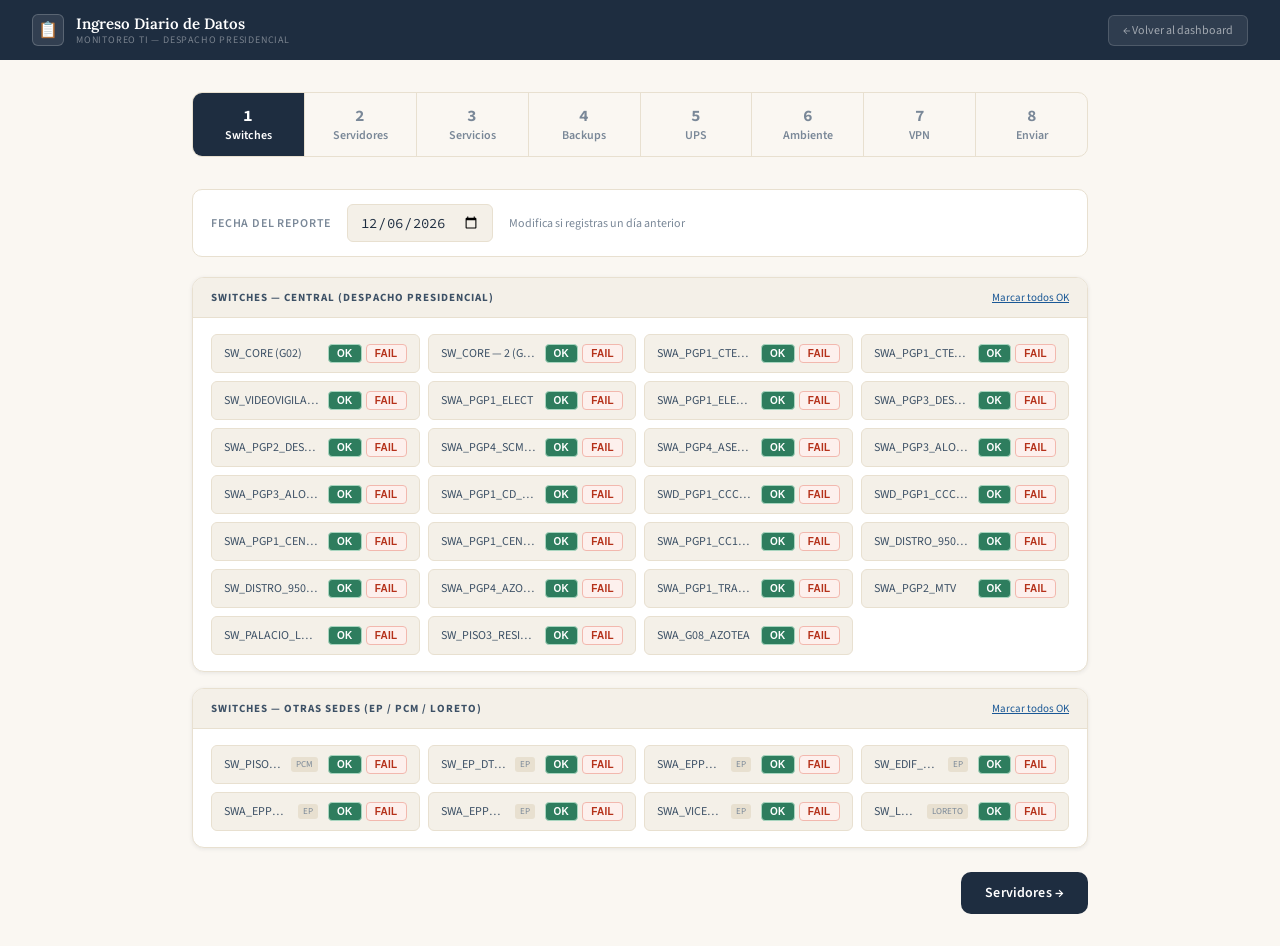
==== frontend/ingresar.html @ 231e70a5 "primera subida de proy" ====
<!DOCTYPE html>
<html lang="es">
<head>
<meta charset="UTF-8">
<meta name="viewport" content="width=device-width, initial-scale=1.0">
<title>Ingreso Diario — Monitoreo TI</title>
<link href="https://fonts.googleapis.com/css2?family=Lora:wght@500;600&family=Source+Sans+3:wght@400;500;600&family=Source+Code+Pro:wght@400;500&display=swap" rel="stylesheet">
<style>
:root {
  --cream:#faf7f2; --ivory:#f4f0e8; --parchment:#e8e0d0;
  --navy:#1e2d40; --slate:#3d5166; --stone:#7a8898;
  --ok:#2e7d5e; --ok-bg:#edf7f2; --ok-bd:#a8d5bf;
  --fail:#b5311a; --fail-bg:#fdf0ed; --fail-bd:#f2b8ae;
  --warn:#9a5c00; --warn-bg:#fef9ec; --warn-bd:#f7d98a;
  --acc:#7c3220; --acc-lt:#f9ede9; --acc-bd:#dba090;
  --rr:6px; --rm:10px;
  --sh:0 1px 4px rgba(30,45,64,.09);
}
*,*::before,*::after{box-sizing:border-box;margin:0;padding:0}
body{background:var(--cream);color:var(--navy);font-family:'Source Sans 3',sans-serif;font-size:15px;min-height:100vh}

/* Header */
.hdr{background:var(--navy);padding:0 2rem;height:60px;display:flex;align-items:center;justify-content:space-between;position:sticky;top:0;z-index:100}
.hdr-l{display:flex;align-items:center;gap:12px}
.emb{width:32px;height:32px;background:rgba(255,255,255,.09);border:1px solid rgba(255,255,255,.2);border-radius:var(--rr);display:flex;align-items:center;justify-content:center;font-size:16px}
.h-title{font-family:'Lora',serif;font-size:15px;font-weight:600;color:#fff}
.h-sub{font-size:10px;color:rgba(255,255,255,.4);text-transform:uppercase;letter-spacing:.08em}
.back-btn{font-size:12px;color:rgba(255,255,255,.55);background:rgba(255,255,255,.08);border:1px solid rgba(255,255,255,.15);padding:6px 14px;border-radius:var(--rr);text-decoration:none;transition:opacity .15s}
.back-btn:hover{opacity:.7}

/* Layout */
.wrap{max-width:960px;margin:0 auto;padding:2rem}

/* Progress steps */
.steps{display:flex;align-items:center;gap:0;margin-bottom:2rem;background:var(--white);border:1px solid var(--parchment);border-radius:var(--rm);padding:0;overflow:hidden}
.step{flex:1;padding:12px 16px;text-align:center;font-size:12px;font-weight:600;color:var(--stone);cursor:pointer;border-right:1px solid var(--parchment);transition:all .2s;position:relative}
.step:last-child{border-right:none}
.step.active{background:var(--navy);color:#fff}
.step.done{background:var(--ok-bg);color:var(--ok)}
.step-num{display:block;font-family:'Source Code Pro',monospace;font-size:16px;font-weight:700;margin-bottom:2px}

/* Sections */
.section{display:none}
.section.active{display:block}

/* Card */
.card{background:#fff;border:1px solid var(--parchment);border-radius:12px;box-shadow:var(--sh);overflow:hidden;margin-bottom:16px}
.ch{padding:12px 18px;background:var(--ivory);border-bottom:1px solid var(--parchment);display:flex;align-items:center;justify-content:space-between}
.ct{font-size:11px;font-weight:700;color:var(--slate);text-transform:uppercase;letter-spacing:.09em}
.cb{padding:16px 18px}

/* Fecha bar */
.fecha-bar{background:#fff;border:1px solid var(--parchment);border-radius:var(--rm);padding:14px 18px;margin-bottom:20px;display:flex;align-items:center;gap:16px;flex-wrap:wrap}
.fecha-bar label{font-size:12px;font-weight:600;color:var(--stone);text-transform:uppercase;letter-spacing:.07em}
input[type="date"]{font-family:'Source Code Pro',monospace;font-size:14px;color:var(--navy);border:1px solid var(--parchment);background:var(--ivory);padding:8px 12px;border-radius:var(--rr);outline:none}
input[type="date"]:focus{border-color:var(--slate)}

/* Grid de toggle buttons */
.tgrid{display:grid;grid-template-columns:repeat(auto-fill,minmax(200px,1fr));gap:8px}
.ti{display:flex;align-items:center;gap:10px;padding:9px 12px;border-radius:var(--rr);border:1px solid var(--parchment);background:var(--ivory);cursor:pointer;transition:all .15s}
.ti:hover{border-color:var(--sand)}
.ti-name{flex:1;font-size:12px;color:var(--slate);overflow:hidden;text-overflow:ellipsis;white-space:nowrap}
.ti-badge{font-size:9px;color:var(--stone);background:var(--parchment);padding:1px 5px;border-radius:3px;flex-shrink:0}
.ti-toggle{display:flex;gap:4px;flex-shrink:0}
.tog{border:none;cursor:pointer;font-size:10px;font-weight:700;padding:3px 8px;border-radius:4px;transition:all .15s;letter-spacing:.03em}
.tog.ok{background:var(--ok-bg);color:var(--ok);border:1px solid var(--ok-bd)}
.tog.fail{background:var(--fail-bg);color:var(--fail);border:1px solid var(--fail-bd)}
.tog.ok.sel{background:var(--ok);color:#fff}
.tog.fail.sel{background:var(--fail);color:#fff}

/* Inputs numéricos */
.num-row{display:grid;grid-template-columns:1fr 1fr;gap:12px;margin-bottom:12px}
.num-group label{display:block;font-size:11px;color:var(--stone);text-transform:uppercase;letter-spacing:.07em;margin-bottom:5px}
.num-group input{width:100%;font-family:'Source Code Pro',monospace;font-size:18px;font-weight:600;color:var(--navy);border:1px solid var(--parchment);background:var(--ivory);padding:10px 12px;border-radius:var(--rr);outline:none;text-align:center}
.num-group input:focus{border-color:var(--slate)}

/* UPS especial */
.ups-grid{display:grid;gap:8px}
.ups-row{display:flex;align-items:center;gap:12px;padding:10px 14px;border:1px solid var(--parchment);border-radius:var(--rr);background:var(--ivory)}
.ups-name{flex:1;font-size:13px;color:var(--slate)}
.ups-obs{flex:2}
.ups-obs input{width:100%;font-size:12px;border:1px solid var(--parchment);background:#fff;padding:6px 10px;border-radius:var(--rr);outline:none;color:var(--slate)}
.ups-obs input:focus{border-color:var(--slate)}
select.tog-sel{border:1px solid var(--parchment);background:var(--ivory);padding:4px 10px;border-radius:var(--rr);font-size:12px;font-weight:600;color:var(--slate);outline:none;cursor:pointer}
select.tog-sel.ok-sel{background:var(--ok-bg);color:var(--ok);border-color:var(--ok-bd)}
select.tog-sel.warn-sel{background:var(--warn-bg);color:var(--warn);border-color:var(--warn-bd)}
select.tog-sel.fail-sel{background:var(--fail-bg);color:var(--fail);border-color:var(--fail-bd)}

/* Ambiente */
.amb-grid{display:grid;grid-template-columns:1fr 1fr;gap:16px}
.amb-field label{display:block;font-size:11px;color:var(--stone);text-transform:uppercase;letter-spacing:.07em;margin-bottom:6px}
.amb-field input{width:100%;font-family:'Source Code Pro',monospace;font-size:24px;font-weight:700;color:var(--navy);border:1px solid var(--parchment);background:var(--ivory);padding:12px 16px;border-radius:var(--rr);outline:none;text-align:center}
.amb-field input:focus{border-color:var(--slate)}
.unit{font-size:13px;color:var(--stone);margin-left:4px}

/* VPN */
.vpn-row{display:grid;grid-template-columns:1fr 1fr 1fr;gap:12px}
.vpn-field label{display:block;font-size:11px;color:var(--stone);text-transform:uppercase;letter-spacing:.07em;margin-bottom:6px}
.vpn-field input, .vpn-field select{width:100%;font-size:14px;border:1px solid var(--parchment);background:var(--ivory);padding:9px 12px;border-radius:var(--rr);outline:none;color:var(--navy)}
.vpn-field input:focus, .vpn-field select:focus{border-color:var(--slate)}

/* Textarea */
textarea{width:100%;border:1px solid var(--parchment);background:var(--ivory);padding:10px 14px;border-radius:var(--rr);font-family:'Source Sans 3',sans-serif;font-size:13px;color:var(--slate);resize:vertical;outline:none;min-height:80px}
textarea:focus{border-color:var(--slate)}

/* Navigation buttons */
.nav-btns{display:flex;justify-content:space-between;align-items:center;margin-top:24px}
.btn{display:inline-flex;align-items:center;gap:8px;padding:11px 24px;border-radius:var(--rm);font-family:'Source Sans 3',sans-serif;font-size:14px;font-weight:600;cursor:pointer;border:none;transition:all .18s;letter-spacing:.01em}
.btn-prev{background:var(--ivory);color:var(--slate);border:1px solid var(--parchment)}
.btn-prev:hover{background:var(--parchment)}
.btn-next{background:var(--navy);color:#fff}
.btn-next:hover{background:var(--slate)}
.btn-save{background:var(--ok);color:#fff;font-size:15px;padding:13px 32px}
.btn-save:hover{background:#235f48}
.btn-save:disabled{background:var(--stone);cursor:not-allowed}

/* Toast */
.toast{position:fixed;bottom:24px;right:24px;z-index:999;padding:14px 20px;border-radius:var(--rm);font-size:13px;font-weight:600;display:flex;align-items:center;gap:10px;box-shadow:0 4px 20px rgba(0,0,0,.15);transform:translateY(80px);opacity:0;transition:all .3s}
.toast.show{transform:translateY(0);opacity:1}
.toast.ok{background:var(--ok);color:#fff}
.toast.error{background:var(--fail);color:#fff}

/* Select all */
.sel-all{font-size:11px;color:var(--info,#1a5896);cursor:pointer;text-decoration:underline;padding:0;background:none;border:none;font-family:inherit}

/* Summary */
.summary-grid{display:grid;grid-template-columns:repeat(3,1fr);gap:12px;margin-bottom:16px}
.sum-card{background:var(--ivory);border:1px solid var(--parchment);border-radius:var(--rm);padding:14px;text-align:center}
.sum-n{font-family:'Lora',serif;font-size:32px;font-weight:700;line-height:1}
.sum-l{font-size:11px;color:var(--stone);margin-top:4px;text-transform:uppercase;letter-spacing:.06em}
.sum-ok{color:var(--ok)}.sum-warn{color:var(--warn)}.sum-fail{color:var(--fail)}
</style>
</head>
<body>

<header class="hdr">
  <div class="hdr-l">
    <div class="emb">📋</div>
    <div>
      <div class="h-title">Ingreso Diario de Datos</div>
      <div class="h-sub">Monitoreo TI — Despacho Presidencial</div>
    </div>
  </div>
  <a href="index.html" class="back-btn">← Volver al dashboard</a>
</header>

<div class="wrap">

  <!-- Steps -->
  <div class="steps" id="steps">
    <div class="step active" onclick="goStep(0)"><span class="step-num">1</span>Switches</div>
    <div class="step" onclick="goStep(1)"><span class="step-num">2</span>Servidores</div>
    <div class="step" onclick="goStep(2)"><span class="step-num">3</span>Servicios</div>
    <div class="step" onclick="goStep(3)"><span class="step-num">4</span>Backups</div>
    <div class="step" onclick="goStep(4)"><span class="step-num">5</span>UPS</div>
    <div class="step" onclick="goStep(5)"><span class="step-num">6</span>Ambiente</div>
    <div class="step" onclick="goStep(6)"><span class="step-num">7</span>VPN</div>
    <div class="step" onclick="goStep(7)"><span class="step-num">8</span>Enviar</div>
  </div>

  <!-- Fecha global -->
  <div class="fecha-bar">
    <label>Fecha del reporte</label>
    <input type="date" id="gFecha">
    <span style="font-size:12px;color:var(--stone)">Modifica si registras un día anterior</span>
  </div>

  <!-- ── STEP 0: SWITCHES ─────────────────────────────────────────────────── -->
  <div class="section active" id="sec-0">
    <div class="card">
      <div class="ch">
        <span class="ct">Switches — Central (Despacho Presidencial)</span>
        <button class="sel-all" onclick="setAll('sw-central','ok')">Marcar todos OK</button>
      </div>
      <div class="cb"><div class="tgrid" id="sw-central"></div></div>
    </div>
    <div class="card">
      <div class="ch">
        <span class="ct">Switches — Otras sedes (EP / PCM / Loreto)</span>
        <button class="sel-all" onclick="setAll('sw-sedes','ok')">Marcar todos OK</button>
      </div>
      <div class="cb"><div class="tgrid" id="sw-sedes"></div></div>
    </div>
    <div class="nav-btns">
      <span></span>
      <button class="btn btn-next" onclick="goStep(1)">Servidores →</button>
    </div>
  </div>

  <!-- ── STEP 1: SERVIDORES ──────────────────────────────────────────────── -->
  <div class="section" id="sec-1">
    <div class="card">
      <div class="ch">
        <span class="ct">Servidores Windows (25)</span>
        <button class="sel-all" onclick="setAll('srv-win','ok')">Marcar todos OK</button>
      </div>
      <div class="cb"><div class="tgrid" id="srv-win"></div></div>
    </div>
    <div class="card">
      <div class="ch">
        <span class="ct">Servidores Linux (17)</span>
        <button class="sel-all" onclick="setAll('srv-lin','ok')">Marcar todos OK</button>
      </div>
      <div class="cb"><div class="tgrid" id="srv-lin"></div></div>
    </div>
    <div class="nav-btns">
      <button class="btn btn-prev" onclick="goStep(0)">← Switches</button>
      <button class="btn btn-next" onclick="goStep(2)">Servicios →</button>
    </div>
  </div>

  <!-- ── STEP 2: SERVICIOS ───────────────────────────────────────────────── -->
  <div class="section" id="sec-2">
    <div class="card">
      <div class="ch">
        <span class="ct">Servicios web (16)</span>
        <button class="sel-all" onclick="setAll('svc-all','ok')">Marcar todos OK</button>
      </div>
      <div class="cb"><div class="tgrid" id="svc-all"></div></div>
    </div>
    <div class="nav-btns">
      <button class="btn btn-prev" onclick="goStep(1)">← Servidores</button>
      <button class="btn btn-next" onclick="goStep(3)">Backups →</button>
    </div>
  </div>

  <!-- ── STEP 3: BACKUPS ─────────────────────────────────────────────────── -->
  <div class="section" id="sec-3">
    <div class="card">
      <div class="ch"><span class="ct">Arcserve UDP</span></div>
      <div class="cb">
        <div class="num-row">
          <div class="num-group">
            <label>Backups exitosos</label>
            <input type="number" id="arc-ok" value="44" min="0" max="44">
          </div>
          <div class="num-group">
            <label>Total esperado</label>
            <input type="number" id="arc-tot" value="44" min="1" max="200">
          </div>
        </div>
      </div>
    </div>
    <div class="card">
      <div class="ch"><span class="ct">Oracle DBA</span></div>
      <div class="cb">
        <div class="num-row">
          <div class="num-group">
            <label>Backups exitosos</label>
            <input type="number" id="ora-ok" value="25" min="0" max="100">
          </div>
          <div class="num-group">
            <label>Total esperado</label>
            <input type="number" id="ora-tot" value="25" min="1" max="100">
          </div>
        </div>
        <div>
          <label style="font-size:11px;color:var(--stone);text-transform:uppercase;letter-spacing:.07em;display:block;margin-bottom:6px">Observaciones</label>
          <textarea id="bk-obs" placeholder="Sin observaciones…"></textarea>
        </div>
      </div>
    </div>
    <div class="nav-btns">
      <button class="btn btn-prev" onclick="goStep(2)">← Servicios</button>
      <button class="btn btn-next" onclick="goStep(4)">UPS →</button>
    </div>
  </div>

  <!-- ── STEP 4: UPS ─────────────────────────────────────────────────────── -->
  <div class="section" id="sec-4">
    <div class="card">
      <div class="ch">
        <span class="ct">UPS — 11 grupos</span>
        <button class="sel-all" onclick="setAllUPS('ok')">Marcar todos OK</button>
      </div>
      <div class="cb"><div class="ups-grid" id="ups-list"></div></div>
    </div>
    <div class="nav-btns">
      <button class="btn btn-prev" onclick="goStep(3)">← Backups</button>
      <button class="btn btn-next" onclick="goStep(5)">Ambiente →</button>
    </div>
  </div>

  <!-- ── STEP 5: AMBIENTE ────────────────────────────────────────────────── -->
  <div class="section" id="sec-5">
    <div class="card">
      <div class="ch"><span class="ct">Centro de Datos — Temperatura & Humedad</span></div>
      <div class="cb">
        <div class="amb-grid">
          <div class="amb-field">
            <label>Temperatura <span class="unit">ºC</span></label>
            <input type="number" id="amb-temp" step="0.01" value="20.80" min="15" max="35">
          </div>
          <div class="amb-field">
            <label>Humedad <span class="unit">%</span></label>
            <input type="number" id="amb-hum" step="0.01" value="59.20" min="30" max="80">
          </div>
        </div>
      </div>
    </div>
    <div class="nav-btns">
      <button class="btn btn-prev" onclick="goStep(4)">← UPS</button>
      <button class="btn btn-next" onclick="goStep(6)">VPN →</button>
    </div>
  </div>

  <!-- ── STEP 6: VPN ─────────────────────────────────────────────────────── -->
  <div class="section" id="sec-6">
    <div class="card">
      <div class="ch"><span class="ct">Verificación VPN diaria</span></div>
      <div class="cb">
        <div class="vpn-row">
          <div class="vpn-field">
            <label>Hora de conexión</label>
            <input type="text" id="vpn-hora" placeholder="09:15 a.m." value="">
          </div>
          <div class="vpn-field">
            <label>Estado</label>
            <select id="vpn-estado">
              <option value="operativo">✓ Operativo</option>
              <option value="falla">✗ Falla</option>
              <option value="no_verificado">— No verificado</option>
            </select>
          </div>
          <div class="vpn-field">
            <label>Proveedor</label>
            <input type="text" id="vpn-prov" value="Telefónica">
          </div>
        </div>
        <div style="margin-top:12px">
          <div class="vpn-field">
            <label>Dispositivo</label>
            <input type="text" id="vpn-disp" value="PC HP408">
          </div>
        </div>
      </div>
    </div>
    <div class="nav-btns">
      <button class="btn btn-prev" onclick="goStep(5)">← Ambiente</button>
      <button class="btn btn-next" onclick="goStep(7)">Revisar →</button>
    </div>
  </div>

  <!-- ── STEP 7: RESUMEN PREVIO AL ENVÍO ─────────────────────────────────── -->
  <div class="section" id="sec-7">
    <div class="card">
      <div class="ch"><span class="ct">Resumen del registro — <span id="sum-fecha"></span></span></div>
      <div class="cb">
        <div class="summary-grid" id="sum-grid"></div>
        <div id="sum-alerts" style="margin-top:8px"></div>
      </div>
    </div>
    <div class="nav-btns">
      <button class="btn btn-prev" onclick="goStep(6)">← VPN</button>
      <button class="btn btn-save" id="btn-save" onclick="guardarTodo()">💾 Guardar registro del día</button>
    </div>
  </div>

</div>

<!-- Toast -->
<div class="toast" id="toast"></div>

<script>
// ── DATOS BASE ────────────────────────────────────────────────────────────────
const SW_CENTRAL = [
  {n:'SW_CORE (G02)',s:'DP'},{n:'SW_CORE — 2 (G02)',s:'DP'},{n:'SWA_PGP1_CTELEF1',s:'DP'},
  {n:'SWA_PGP1_CTELEF2',s:'DP'},{n:'SW_VIDEOVIGILANCIA_C9200_P48',s:'DP'},{n:'SWA_PGP1_ELECT',s:'DP'},
  {n:'SWA_PGP1_ELECT_2',s:'DP'},{n:'SWA_PGP3_DESAMPARADOS',s:'DP'},{n:'SWA_PGP2_DESAM',s:'DP'},
  {n:'SWA_PGP4_SCM_N_C9200_48P',s:'DP'},{n:'SWA_PGP4_ASESORIA_C9200_48P',s:'DP'},
  {n:'SWA_PGP3_ALOJ_C9200_48P',s:'DP'},{n:'SWA_PGP3_ALOJAMIENTO_1',s:'DP'},
  {n:'SWA_PGP1_CD_ADM',s:'DP'},{n:'SWD_PGP1_CCC2960XR-48FPD-I (1)',s:'DP'},
  {n:'SWD_PGP1_CCC2960XR-48FPD-I (2)',s:'DP'},{n:'SWA_PGP1_CENTRO_COMPUTO (1)',s:'DP'},
  {n:'SWA_PGP1_CENTRO_COMPUTO (2)',s:'DP'},{n:'SWA_PGP1_CC1_DMZ',s:'DP'},
  {n:'SW_DISTRO_9500 (1)',s:'DP'},{n:'SW_DISTRO_9500 (2)',s:'DP'},
  {n:'SWA_PGP4_AZOTEA_C9200_48P',s:'DP'},{n:'SWA_PGP1_TRANS_C9200_48P',s:'DP'},
  {n:'SWA_PGP2_MTV',s:'DP'},{n:'SW_PALACIO_LORETO (Extreme Ntwks)',s:'DP'},
  {n:'SW_PISO3_RESIDENCIA',s:'DP'},{n:'SWA_G08_AZOTEA',s:'DP'},
];
const SW_SEDES = [
  {n:'SW_PISO3_PCM_C9200_48P',s:'PCM'},{n:'SW_EP_DTIS_3Piso',s:'EP'},
  {n:'SWA_EPP2_ORH_C9200_48P',s:'EP'},{n:'SW_EDIF_PALACIO_2PISO_35 (HPE)',s:'EP'},
  {n:'SWA_EPP1_TRAMITE_EP_C9200_48P',s:'EP'},{n:'SWA_EPP2_CONTABILIDAD_C9200_48P',s:'EP'},
  {n:'SWA_VICEPRESIDENCIA',s:'EP'},{n:'SW_LORETO_C9200_48P',s:'LORETO'},
];
const SRV_WIN = [
  {n:'DPSRVMAIL001',r:'Exchange'},{n:'DPSRVMAIL002',r:'Exchange'},
  {n:'DP_P09_FS',r:'File Server'},{n:'DPCERSR014',r:'File Server'},
  {n:'DPCERSR001',r:'AD'},{n:'DPSRVDC001',r:'AD'},{n:'DPSRVDC002',r:'AD'},
  {n:'VIPCERSR001',r:'AD'},{n:'VIPSRVDC001',r:'AD'},{n:'VIPSRVDC002',r:'AD'},
  {n:'DPSRVDHCP001',r:'DHCP'},{n:'DPSRVDHCP002',r:'DHCP'},
  {n:'dpcersrSIAD',r:'SIAD'},{n:'dpcersrSIGAMEF',r:'SIGAMEF'},{n:'SIAF (blade12)',r:'SIAF'},
  {n:'DPSRVAV001',r:'Antivirus'},{n:'DPCERAPPW1',r:'App'},{n:'dpcersr007NET',r:'App'},
  {n:'dpcerintra',r:'Intranet'},{n:'DPCERSR005',r:'App'},{n:'dpp05hp',r:'App'},
  {n:'DPSRVNAS',r:'NAS'},{n:'DPCERCONTROL',r:'Control'},{n:'MYQLDB01',r:'MySQL'},{n:'RSYSLOG',r:'Syslog'},
];
const SRV_LIN = [
  'Eventos','Convocatorias','PortalWeb','Transparencia','ARCSERVER','Zabbix',
  'Abastecimientos','FILESERVER001','FILESERVER002','Arcserve','ServerLog',
  'AULA VIRTUAL','DPSRVAPP007','Mesavirtual','Mesaenlinea','sgdprod','Verif_Doc'
];
const SVCS = [
  {n:'Página principal',u:'https://www.gob.pe/presidencia/'},
  {n:'Agenda Presidencial',u:'https://www.gob.pe/institucion/presidencia/agenda'},
  {n:'Normas Legales',u:'https://www.gob.pe/institucion/presidencia/normas-legales'},
  {n:'Seguimiento de Trámites',u:'https://appw.presidencia.gob.pe/portalgob/consulta-expedientes/'},
  {n:'Verificación de Documento',u:'http://app.presidencia.gob.pe/VerificaDocumentoDP/faces/inicio/detalle.xhtml'},
  {n:'Mesa de Partes en Línea',u:'https://tramite.presidencia.gob.pe:8443/appmesapartesenlinea/inicio'},
  {n:'Portal Transparencia',u:'http://www.transparencia.gob.pe/enlaces/pte_transparencia_enlaces.aspx?id_entidad=10031'},
  {n:'Consulta de Visitas',u:'http://www.transparencia.gob.pe/reportes_directos/pte_transparencia_reg_visitas.aspx?id_entidad=10031'},
  {n:'Convocatorias',u:'https://www.presidencia.gob.pe/portalgob/convocatorias'},
  {n:'SIGDP',u:'https://appw1.presidencia.gob.pe/sigdp/'},
  {n:'Intranet DP',u:'http://intradp01.presidencia.gob.pe/'},
  {n:'SGD Oficial',u:'https://sgdoficial.presidencia.gob.pe:8181/sisdoc/login.do'},
  {n:'SISCOVI',u:'https://appw1.presidencia.gob.pe/viaticos/'},
  {n:'Atención al Ciudadano',u:'https://www.gob.pe/844'},
  {n:'SGD Externo',u:'https://sgdex.presidencia.gob.pe:8181/sisdoc/login.do'},
  {n:'Mesavirtual',u:'https://mesavirtual.presidencia.gob.pe'},
];
const UPS_GRUPOS = [
  'Telefonía','Módulo TV','Electricidad','Transporte','Desamparados',
  'Asesores','Loreto','OACGD','Alojamiento','Azotea','Consejo'
];

// ── ESTADO ────────────────────────────────────────────────────────────────────
const state = {};  // { gridId: { nombre: 'ok'|'fail' } }

// ── FECHA ────────────────────────────────────────────────────────────────────
const gFecha = document.getElementById('gFecha');
const today = new Date().toISOString().split('T')[0];
gFecha.value = today;

// ── RENDER HELPERS ────────────────────────────────────────────────────────────
function renderToggleGrid(containerId, items, getKey) {
  const el = document.getElementById(containerId);
  state[containerId] = {};
  el.innerHTML = '';
  items.forEach(item => {
    const key = getKey(item);
    state[containerId][key] = 'ok';  // default OK
    const badge = item.r ? `<span class="ti-badge">${item.r}</span>` :
                  item.s && item.s !== 'DP' ? `<span class="ti-badge">${item.s}</span>` : '';
    const div = document.createElement('div');
    div.className = 'ti';
    div.dataset.key = key;
    div.dataset.grid = containerId;
    div.innerHTML = `
      <span class="ti-name" title="${key}">${key}</span>
      ${badge}
      <div class="ti-toggle">
        <button class="tog ok sel" data-v="ok" onclick="setOne('${containerId}','${key}','ok',this)">OK</button>
        <button class="tog fail" data-v="fail" onclick="setOne('${containerId}','${key}','fail',this)">FAIL</button>
      </div>`;
    el.appendChild(div);
  });
}

function renderUPS() {
  const el = document.getElementById('ups-list');
  state['ups'] = {};
  el.innerHTML = '';
  UPS_GRUPOS.forEach(g => {
    state['ups'][g] = { estado: 'ok', obs: '' };
    const div = document.createElement('div');
    div.className = 'ups-row';
    div.innerHTML = `
      <span class="ups-name">${g}</span>
      <select class="tog-sel ok-sel" id="ups-sel-${g}" onchange="setUPS('${g}',this)">
        <option value="ok">✓ OK</option>
        <option value="alert">⚠ ALERT</option>
        <option value="fail">✗ FAIL</option>
      </select>
      <div class="ups-obs">
        <input type="text" id="ups-obs-${g}" placeholder="Observación…" oninput="state['ups']['${g}'].obs=this.value">
      </div>`;
    el.appendChild(div);
  });
}

function setUPS(grupo, sel) {
  state['ups'][grupo].estado = sel.value;
  sel.className = 'tog-sel ' + (sel.value === 'ok' ? 'ok-sel' : sel.value === 'alert' ? 'warn-sel' : 'fail-sel');
}

function setAllUPS(val) {
  UPS_GRUPOS.forEach(g => {
    const sel = document.getElementById(`ups-sel-${g}`);
    sel.value = val;
    setUPS(g, sel);
  });
}

function setOne(gridId, key, val, btn) {
  state[gridId][key] = val;
  const row = btn.closest('.ti');
  row.querySelectorAll('.tog').forEach(b => b.classList.remove('sel'));
  btn.classList.add('sel');
}

function setAll(gridId, val) {
  const el = document.getElementById(gridId);
  el.querySelectorAll('.ti').forEach(row => {
    const key = row.dataset.key;
    state[gridId][key] = val;
    row.querySelectorAll('.tog').forEach(b => b.classList.remove('sel'));
    row.querySelector(`.tog.${val}`).classList.add('sel');
  });
}

// ── STEPS ─────────────────────────────────────────────────────────────────────
let curStep = 0;
function goStep(n) {
  document.querySelectorAll('.section').forEach((s, i) => s.classList.toggle('active', i === n));
  document.querySelectorAll('.step').forEach((s, i) => {
    s.classList.remove('active','done');
    if (i === n) s.classList.add('active');
    if (i < n)  s.classList.add('done');
  });
  curStep = n;
  if (n === 7) buildSummary();
  window.scrollTo(0, 0);
}

function buildSummary() {
  document.getElementById('sum-fecha').textContent = gFecha.value;

  const countGrid = (gid) => {
    const vals = Object.values(state[gid] || {});
    return { ok: vals.filter(v=>v==='ok').length, total: vals.length };
  };

  const sw = {...countGrid('sw-central'), ...{ok: countGrid('sw-central').ok + countGrid('sw-sedes').ok, total: 35}};
  const swC = countGrid('sw-central'); const swS = countGrid('sw-sedes');
  const swAll = {ok: swC.ok + swS.ok, total: swC.total + swS.total};
  const srvW = countGrid('srv-win'); const srvL = countGrid('srv-lin');
  const srvAll = {ok: srvW.ok + srvL.ok, total: srvW.total + srvL.total};
  const svcAll = countGrid('svc-all');

  const arcOk = +document.getElementById('arc-ok').value;
  const arcTot = +document.getElementById('arc-tot').value;
  const oraOk = +document.getElementById('ora-ok').value;
  const oraTot = +document.getElementById('ora-tot').value;

  const upsAlerts = UPS_GRUPOS.filter(g => state['ups']?.[g]?.estado !== 'ok');

  const sg = document.getElementById('sum-grid');
  sg.innerHTML = `
    <div class="sum-card"><div class="sum-n ${swAll.ok===swAll.total?'sum-ok':'sum-fail'}">${swAll.ok}/${swAll.total}</div><div class="sum-l">Switches OK</div></div>
    <div class="sum-card"><div class="sum-n ${srvAll.ok===srvAll.total?'sum-ok':'sum-fail'}">${srvAll.ok}/${srvAll.total}</div><div class="sum-l">Servidores OK</div></div>
    <div class="sum-card"><div class="sum-n ${svcAll.ok===svcAll.total?'sum-ok':'sum-fail'}">${svcAll.ok}/${svcAll.total}</div><div class="sum-l">Servicios OK</div></div>
    <div class="sum-card"><div class="sum-n ${arcOk===arcTot?'sum-ok':'sum-warn'}">${arcOk}/${arcTot}</div><div class="sum-l">Arcserve</div></div>
    <div class="sum-card"><div class="sum-n ${oraOk===oraTot?'sum-ok':'sum-warn'}">${oraOk}/${oraTot}</div><div class="sum-l">Oracle DBA</div></div>
    <div class="sum-card"><div class="sum-n ${upsAlerts.length===0?'sum-ok':'sum-warn'}">${upsAlerts.length===0?'Todo OK':upsAlerts.length+' ALERT'}</div><div class="sum-l">UPS</div></div>
  `;

  const sa = document.getElementById('sum-alerts');
  sa.innerHTML = '';
  const allFails = [];
  ['sw-central','sw-sedes','srv-win','srv-lin','svc-all'].forEach(gid => {
    Object.entries(state[gid]||{}).forEach(([k,v]) => { if (v==='fail') allFails.push(k); });
  });
  upsAlerts.forEach(g => allFails.push(`UPS: ${g}`));

  if (allFails.length > 0) {
    sa.innerHTML = `<div style="background:var(--fail-bg);border:1px solid var(--fail-bd);border-radius:var(--rr);padding:10px 14px;font-size:12px;color:var(--fail)">
      <strong>⚠ ${allFails.length} elemento(s) con FAIL / ALERT:</strong> ${allFails.join(', ')}
    </div>`;
  } else {
    sa.innerHTML = `<div style="background:var(--ok-bg);border:1px solid var(--ok-bd);border-radius:var(--rr);padding:10px 14px;font-size:12px;color:var(--ok)">✓ Sin alertas — todos los sistemas OK</div>`;
  }
}

// ── GUARDAR ───────────────────────────────────────────────────────────────────
const API = window.location.hostname === 'localhost' || window.location.hostname === '127.0.0.1'
  ? 'http://localhost:8000/api'
  : `http://${window.location.hostname}:8000/api`;

async function post(path, body) {
  const res = await fetch(API + path, {
    method: 'POST',
    headers: {'Content-Type':'application/json'},
    body: JSON.stringify(body)
  });
  if (!res.ok) throw new Error(`Error en ${path}: ${res.status}`);
  return res.json();
}

function toast(msg, tipo='ok') {
  const t = document.getElementById('toast');
  t.textContent = msg;
  t.className = `toast ${tipo} show`;
  setTimeout(() => t.classList.remove('show'), 3500);
}

async function guardarTodo() {
  const btn = document.getElementById('btn-save');
  btn.disabled = true;
  btn.textContent = 'Guardando…';
  const fecha = gFecha.value;

  try {
    // Switches
    const swRegs = [];
    [...Object.entries(state['sw-central']||{})].forEach(([n,e]) => swRegs.push({nombre:n, sede:'DP', estado:e}));
    [...Object.entries(state['sw-sedes']||{})].forEach(([n,e]) => {
      const found = SW_SEDES.find(s=>s.n===n);
      swRegs.push({nombre:n, sede:found?.s||'EP', estado:e});
    });
    await post('/switches', {fecha, registros: swRegs});

    // Servidores Windows
    const srvWRegs = Object.entries(state['srv-win']||{}).map(([n,e]) => {
      const found = SRV_WIN.find(s=>s.n===n);
      return {nombre:n, tipo:'Windows', rol:found?.r||'', estado:e};
    });
    await post('/servidores', {fecha, registros: srvWRegs});

    // Servidores Linux
    const srvLRegs = Object.entries(state['srv-lin']||{}).map(([n,e]) => ({nombre:n, tipo:'Linux', rol:'', estado:e}));
    await post('/servidores', {fecha, registros: srvLRegs});

    // Servicios
    const svcRegs = Object.entries(state['svc-all']||{}).map(([n,e]) => {
      const found = SVCS.find(s=>s.n===n);
      return {nombre:n, url:found?.u||'', estado:e};
    });
    await post('/servicios', {fecha, registros: svcRegs});

    // Backups
    await post('/backups', {
      fecha,
      arcserve_exitosos: +document.getElementById('arc-ok').value,
      arcserve_total:    +document.getElementById('arc-tot').value,
      oracle_exitosos:   +document.getElementById('ora-ok').value,
      oracle_total:      +document.getElementById('ora-tot').value,
      observaciones:     document.getElementById('bk-obs').value,
    });

    // UPS
    const upsRegs = UPS_GRUPOS.map(g => ({
      grupo: g,
      estado: state['ups']?.[g]?.estado || 'ok',
      observacion: state['ups']?.[g]?.obs || '',
    }));
    await post('/ups', {fecha, registros: upsRegs});

    // Ambiente
    await post('/ambiente', {
      fecha,
      temperatura: +document.getElementById('amb-temp').value,
      humedad:     +document.getElementById('amb-hum').value,
    });

    // VPN
    await post('/vpn', {
      fecha,
      hora_conexion: document.getElementById('vpn-hora').value,
      estado:        document.getElementById('vpn-estado').value,
      proveedor:     document.getElementById('vpn-prov').value,
      dispositivo:   document.getElementById('vpn-disp').value,
    });

    toast('✓ Registro del día guardado correctamente', 'ok');
    btn.textContent = '✓ Guardado';
    btn.style.background = 'var(--ok)';
    setTimeout(() => {
      if (confirm('Datos guardados. ¿Ir al dashboard?')) {
        window.location.href = 'index.html';
      }
    }, 600);
  } catch(e) {
    console.error(e);
    toast('Error al guardar: ' + e.message, 'error');
    btn.disabled = false;
    btn.textContent = '💾 Guardar registro del día';
  }
}

// ── INIT ──────────────────────────────────────────────────────────────────────
renderToggleGrid('sw-central', SW_CENTRAL, i => i.n);
renderToggleGrid('sw-sedes',   SW_SEDES,   i => i.n);
renderToggleGrid('srv-win',    SRV_WIN,    i => i.n);
renderToggleGrid('srv-lin',    SRV_LIN.map(n=>({n})), i => i.n);
renderToggleGrid('svc-all',    SVCS,       i => i.n);
renderUPS();
</script>
</body>
</html>
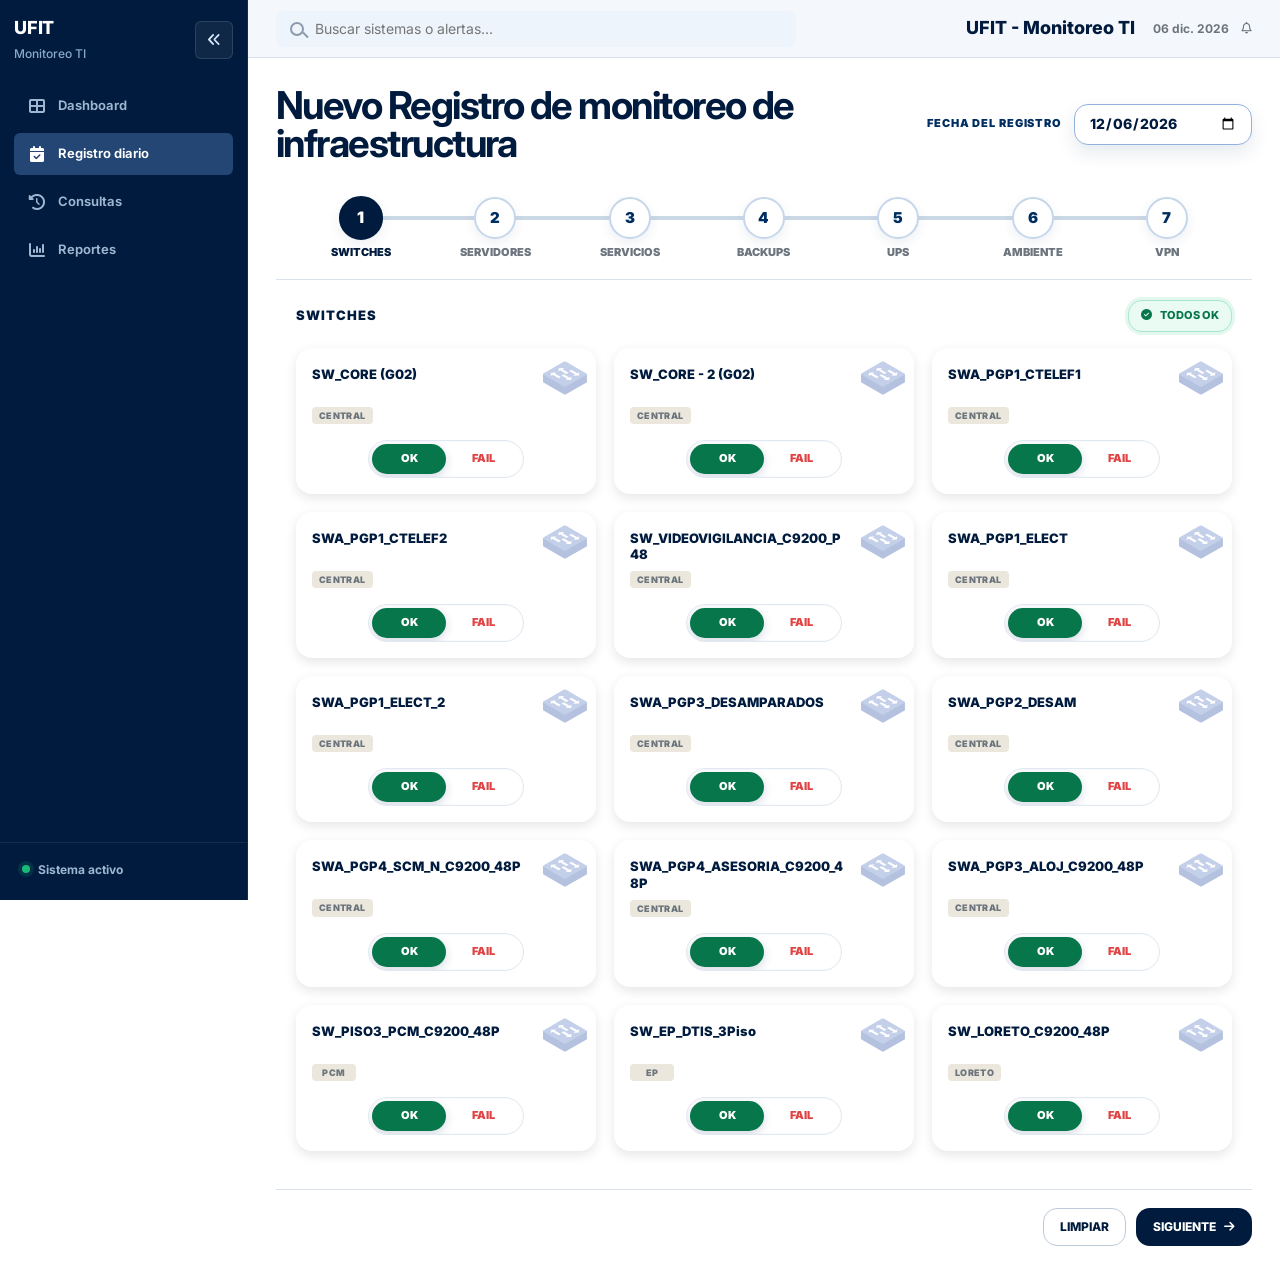
==== commit 28c47cb8: "Rediseña monitoreo TI con vistas modulares" ====
--- a/frontend/ingresar.html
+++ b/frontend/ingresar.html
@@ -1,688 +1,13 @@
-<!DOCTYPE html>
+<!doctype html>
 <html lang="es">
 <head>
-<meta charset="UTF-8">
-<meta name="viewport" content="width=device-width, initial-scale=1.0">
-<title>Ingreso Diario — Monitoreo TI</title>
-<link href="https://fonts.googleapis.com/css2?family=Lora:wght@500;600&family=Source+Sans+3:wght@400;500;600&family=Source+Code+Pro:wght@400;500&display=swap" rel="stylesheet">
-<style>
-:root {
-  --cream:#faf7f2; --ivory:#f4f0e8; --parchment:#e8e0d0;
-  --navy:#1e2d40; --slate:#3d5166; --stone:#7a8898;
-  --ok:#2e7d5e; --ok-bg:#edf7f2; --ok-bd:#a8d5bf;
-  --fail:#b5311a; --fail-bg:#fdf0ed; --fail-bd:#f2b8ae;
-  --warn:#9a5c00; --warn-bg:#fef9ec; --warn-bd:#f7d98a;
-  --acc:#7c3220; --acc-lt:#f9ede9; --acc-bd:#dba090;
-  --rr:6px; --rm:10px;
-  --sh:0 1px 4px rgba(30,45,64,.09);
-}
-*,*::before,*::after{box-sizing:border-box;margin:0;padding:0}
-body{background:var(--cream);color:var(--navy);font-family:'Source Sans 3',sans-serif;font-size:15px;min-height:100vh}
-
-/* Header */
-.hdr{background:var(--navy);padding:0 2rem;height:60px;display:flex;align-items:center;justify-content:space-between;position:sticky;top:0;z-index:100}
-.hdr-l{display:flex;align-items:center;gap:12px}
-.emb{width:32px;height:32px;background:rgba(255,255,255,.09);border:1px solid rgba(255,255,255,.2);border-radius:var(--rr);display:flex;align-items:center;justify-content:center;font-size:16px}
-.h-title{font-family:'Lora',serif;font-size:15px;font-weight:600;color:#fff}
-.h-sub{font-size:10px;color:rgba(255,255,255,.4);text-transform:uppercase;letter-spacing:.08em}
-.back-btn{font-size:12px;color:rgba(255,255,255,.55);background:rgba(255,255,255,.08);border:1px solid rgba(255,255,255,.15);padding:6px 14px;border-radius:var(--rr);text-decoration:none;transition:opacity .15s}
-.back-btn:hover{opacity:.7}
-
-/* Layout */
-.wrap{max-width:960px;margin:0 auto;padding:2rem}
-
-/* Progress steps */
-.steps{display:flex;align-items:center;gap:0;margin-bottom:2rem;background:var(--white);border:1px solid var(--parchment);border-radius:var(--rm);padding:0;overflow:hidden}
-.step{flex:1;padding:12px 16px;text-align:center;font-size:12px;font-weight:600;color:var(--stone);cursor:pointer;border-right:1px solid var(--parchment);transition:all .2s;position:relative}
-.step:last-child{border-right:none}
-.step.active{background:var(--navy);color:#fff}
-.step.done{background:var(--ok-bg);color:var(--ok)}
-.step-num{display:block;font-family:'Source Code Pro',monospace;font-size:16px;font-weight:700;margin-bottom:2px}
-
-/* Sections */
-.section{display:none}
-.section.active{display:block}
-
-/* Card */
-.card{background:#fff;border:1px solid var(--parchment);border-radius:12px;box-shadow:var(--sh);overflow:hidden;margin-bottom:16px}
-.ch{padding:12px 18px;background:var(--ivory);border-bottom:1px solid var(--parchment);display:flex;align-items:center;justify-content:space-between}
-.ct{font-size:11px;font-weight:700;color:var(--slate);text-transform:uppercase;letter-spacing:.09em}
-.cb{padding:16px 18px}
-
-/* Fecha bar */
-.fecha-bar{background:#fff;border:1px solid var(--parchment);border-radius:var(--rm);padding:14px 18px;margin-bottom:20px;display:flex;align-items:center;gap:16px;flex-wrap:wrap}
-.fecha-bar label{font-size:12px;font-weight:600;color:var(--stone);text-transform:uppercase;letter-spacing:.07em}
-input[type="date"]{font-family:'Source Code Pro',monospace;font-size:14px;color:var(--navy);border:1px solid var(--parchment);background:var(--ivory);padding:8px 12px;border-radius:var(--rr);outline:none}
-input[type="date"]:focus{border-color:var(--slate)}
-
-/* Grid de toggle buttons */
-.tgrid{display:grid;grid-template-columns:repeat(auto-fill,minmax(200px,1fr));gap:8px}
-.ti{display:flex;align-items:center;gap:10px;padding:9px 12px;border-radius:var(--rr);border:1px solid var(--parchment);background:var(--ivory);cursor:pointer;transition:all .15s}
-.ti:hover{border-color:var(--sand)}
-.ti-name{flex:1;font-size:12px;color:var(--slate);overflow:hidden;text-overflow:ellipsis;white-space:nowrap}
-.ti-badge{font-size:9px;color:var(--stone);background:var(--parchment);padding:1px 5px;border-radius:3px;flex-shrink:0}
-.ti-toggle{display:flex;gap:4px;flex-shrink:0}
-.tog{border:none;cursor:pointer;font-size:10px;font-weight:700;padding:3px 8px;border-radius:4px;transition:all .15s;letter-spacing:.03em}
-.tog.ok{background:var(--ok-bg);color:var(--ok);border:1px solid var(--ok-bd)}
-.tog.fail{background:var(--fail-bg);color:var(--fail);border:1px solid var(--fail-bd)}
-.tog.ok.sel{background:var(--ok);color:#fff}
-.tog.fail.sel{background:var(--fail);color:#fff}
-
-/* Inputs numéricos */
-.num-row{display:grid;grid-template-columns:1fr 1fr;gap:12px;margin-bottom:12px}
-.num-group label{display:block;font-size:11px;color:var(--stone);text-transform:uppercase;letter-spacing:.07em;margin-bottom:5px}
-.num-group input{width:100%;font-family:'Source Code Pro',monospace;font-size:18px;font-weight:600;color:var(--navy);border:1px solid var(--parchment);background:var(--ivory);padding:10px 12px;border-radius:var(--rr);outline:none;text-align:center}
-.num-group input:focus{border-color:var(--slate)}
-
-/* UPS especial */
-.ups-grid{display:grid;gap:8px}
-.ups-row{display:flex;align-items:center;gap:12px;padding:10px 14px;border:1px solid var(--parchment);border-radius:var(--rr);background:var(--ivory)}
-.ups-name{flex:1;font-size:13px;color:var(--slate)}
-.ups-obs{flex:2}
-.ups-obs input{width:100%;font-size:12px;border:1px solid var(--parchment);background:#fff;padding:6px 10px;border-radius:var(--rr);outline:none;color:var(--slate)}
-.ups-obs input:focus{border-color:var(--slate)}
-select.tog-sel{border:1px solid var(--parchment);background:var(--ivory);padding:4px 10px;border-radius:var(--rr);font-size:12px;font-weight:600;color:var(--slate);outline:none;cursor:pointer}
-select.tog-sel.ok-sel{background:var(--ok-bg);color:var(--ok);border-color:var(--ok-bd)}
-select.tog-sel.warn-sel{background:var(--warn-bg);color:var(--warn);border-color:var(--warn-bd)}
-select.tog-sel.fail-sel{background:var(--fail-bg);color:var(--fail);border-color:var(--fail-bd)}
-
-/* Ambiente */
-.amb-grid{display:grid;grid-template-columns:1fr 1fr;gap:16px}
-.amb-field label{display:block;font-size:11px;color:var(--stone);text-transform:uppercase;letter-spacing:.07em;margin-bottom:6px}
-.amb-field input{width:100%;font-family:'Source Code Pro',monospace;font-size:24px;font-weight:700;color:var(--navy);border:1px solid var(--parchment);background:var(--ivory);padding:12px 16px;border-radius:var(--rr);outline:none;text-align:center}
-.amb-field input:focus{border-color:var(--slate)}
-.unit{font-size:13px;color:var(--stone);margin-left:4px}
-
-/* VPN */
-.vpn-row{display:grid;grid-template-columns:1fr 1fr 1fr;gap:12px}
-.vpn-field label{display:block;font-size:11px;color:var(--stone);text-transform:uppercase;letter-spacing:.07em;margin-bottom:6px}
-.vpn-field input, .vpn-field select{width:100%;font-size:14px;border:1px solid var(--parchment);background:var(--ivory);padding:9px 12px;border-radius:var(--rr);outline:none;color:var(--navy)}
-.vpn-field input:focus, .vpn-field select:focus{border-color:var(--slate)}
-
-/* Textarea */
-textarea{width:100%;border:1px solid var(--parchment);background:var(--ivory);padding:10px 14px;border-radius:var(--rr);font-family:'Source Sans 3',sans-serif;font-size:13px;color:var(--slate);resize:vertical;outline:none;min-height:80px}
-textarea:focus{border-color:var(--slate)}
-
-/* Navigation buttons */
-.nav-btns{display:flex;justify-content:space-between;align-items:center;margin-top:24px}
-.btn{display:inline-flex;align-items:center;gap:8px;padding:11px 24px;border-radius:var(--rm);font-family:'Source Sans 3',sans-serif;font-size:14px;font-weight:600;cursor:pointer;border:none;transition:all .18s;letter-spacing:.01em}
-.btn-prev{background:var(--ivory);color:var(--slate);border:1px solid var(--parchment)}
-.btn-prev:hover{background:var(--parchment)}
-.btn-next{background:var(--navy);color:#fff}
-.btn-next:hover{background:var(--slate)}
-.btn-save{background:var(--ok);color:#fff;font-size:15px;padding:13px 32px}
-.btn-save:hover{background:#235f48}
-.btn-save:disabled{background:var(--stone);cursor:not-allowed}
-
-/* Toast */
-.toast{position:fixed;bottom:24px;right:24px;z-index:999;padding:14px 20px;border-radius:var(--rm);font-size:13px;font-weight:600;display:flex;align-items:center;gap:10px;box-shadow:0 4px 20px rgba(0,0,0,.15);transform:translateY(80px);opacity:0;transition:all .3s}
-.toast.show{transform:translateY(0);opacity:1}
-.toast.ok{background:var(--ok);color:#fff}
-.toast.error{background:var(--fail);color:#fff}
-
-/* Select all */
-.sel-all{font-size:11px;color:var(--info,#1a5896);cursor:pointer;text-decoration:underline;padding:0;background:none;border:none;font-family:inherit}
-
-/* Summary */
-.summary-grid{display:grid;grid-template-columns:repeat(3,1fr);gap:12px;margin-bottom:16px}
-.sum-card{background:var(--ivory);border:1px solid var(--parchment);border-radius:var(--rm);padding:14px;text-align:center}
-.sum-n{font-family:'Lora',serif;font-size:32px;font-weight:700;line-height:1}
-.sum-l{font-size:11px;color:var(--stone);margin-top:4px;text-transform:uppercase;letter-spacing:.06em}
-.sum-ok{color:var(--ok)}.sum-warn{color:var(--warn)}.sum-fail{color:var(--fail)}
-</style>
+  <meta charset="utf-8">
+  <meta name="viewport" content="width=device-width, initial-scale=1">
+  <title>Registro diario - Monitoreo TI</title>
+  <meta http-equiv="refresh" content="0; url=./index.html#/registro">
 </head>
 <body>
-
-<header class="hdr">
-  <div class="hdr-l">
-    <div class="emb">📋</div>
-    <div>
-      <div class="h-title">Ingreso Diario de Datos</div>
-      <div class="h-sub">Monitoreo TI — Despacho Presidencial</div>
-    </div>
-  </div>
-  <a href="index.html" class="back-btn">← Volver al dashboard</a>
-</header>
-
-<div class="wrap">
-
-  <!-- Steps -->
-  <div class="steps" id="steps">
-    <div class="step active" onclick="goStep(0)"><span class="step-num">1</span>Switches</div>
-    <div class="step" onclick="goStep(1)"><span class="step-num">2</span>Servidores</div>
-    <div class="step" onclick="goStep(2)"><span class="step-num">3</span>Servicios</div>
-    <div class="step" onclick="goStep(3)"><span class="step-num">4</span>Backups</div>
-    <div class="step" onclick="goStep(4)"><span class="step-num">5</span>UPS</div>
-    <div class="step" onclick="goStep(5)"><span class="step-num">6</span>Ambiente</div>
-    <div class="step" onclick="goStep(6)"><span class="step-num">7</span>VPN</div>
-    <div class="step" onclick="goStep(7)"><span class="step-num">8</span>Enviar</div>
-  </div>
-
-  <!-- Fecha global -->
-  <div class="fecha-bar">
-    <label>Fecha del reporte</label>
-    <input type="date" id="gFecha">
-    <span style="font-size:12px;color:var(--stone)">Modifica si registras un día anterior</span>
-  </div>
-
-  <!-- ── STEP 0: SWITCHES ─────────────────────────────────────────────────── -->
-  <div class="section active" id="sec-0">
-    <div class="card">
-      <div class="ch">
-        <span class="ct">Switches — Central (Despacho Presidencial)</span>
-        <button class="sel-all" onclick="setAll('sw-central','ok')">Marcar todos OK</button>
-      </div>
-      <div class="cb"><div class="tgrid" id="sw-central"></div></div>
-    </div>
-    <div class="card">
-      <div class="ch">
-        <span class="ct">Switches — Otras sedes (EP / PCM / Loreto)</span>
-        <button class="sel-all" onclick="setAll('sw-sedes','ok')">Marcar todos OK</button>
-      </div>
-      <div class="cb"><div class="tgrid" id="sw-sedes"></div></div>
-    </div>
-    <div class="nav-btns">
-      <span></span>
-      <button class="btn btn-next" onclick="goStep(1)">Servidores →</button>
-    </div>
-  </div>
-
-  <!-- ── STEP 1: SERVIDORES ──────────────────────────────────────────────── -->
-  <div class="section" id="sec-1">
-    <div class="card">
-      <div class="ch">
-        <span class="ct">Servidores Windows (25)</span>
-        <button class="sel-all" onclick="setAll('srv-win','ok')">Marcar todos OK</button>
-      </div>
-      <div class="cb"><div class="tgrid" id="srv-win"></div></div>
-    </div>
-    <div class="card">
-      <div class="ch">
-        <span class="ct">Servidores Linux (17)</span>
-        <button class="sel-all" onclick="setAll('srv-lin','ok')">Marcar todos OK</button>
-      </div>
-      <div class="cb"><div class="tgrid" id="srv-lin"></div></div>
-    </div>
-    <div class="nav-btns">
-      <button class="btn btn-prev" onclick="goStep(0)">← Switches</button>
-      <button class="btn btn-next" onclick="goStep(2)">Servicios →</button>
-    </div>
-  </div>
-
-  <!-- ── STEP 2: SERVICIOS ───────────────────────────────────────────────── -->
-  <div class="section" id="sec-2">
-    <div class="card">
-      <div class="ch">
-        <span class="ct">Servicios web (16)</span>
-        <button class="sel-all" onclick="setAll('svc-all','ok')">Marcar todos OK</button>
-      </div>
-      <div class="cb"><div class="tgrid" id="svc-all"></div></div>
-    </div>
-    <div class="nav-btns">
-      <button class="btn btn-prev" onclick="goStep(1)">← Servidores</button>
-      <button class="btn btn-next" onclick="goStep(3)">Backups →</button>
-    </div>
-  </div>
-
-  <!-- ── STEP 3: BACKUPS ─────────────────────────────────────────────────── -->
-  <div class="section" id="sec-3">
-    <div class="card">
-      <div class="ch"><span class="ct">Arcserve UDP</span></div>
-      <div class="cb">
-        <div class="num-row">
-          <div class="num-group">
-            <label>Backups exitosos</label>
-            <input type="number" id="arc-ok" value="44" min="0" max="44">
-          </div>
-          <div class="num-group">
-            <label>Total esperado</label>
-            <input type="number" id="arc-tot" value="44" min="1" max="200">
-          </div>
-        </div>
-      </div>
-    </div>
-    <div class="card">
-      <div class="ch"><span class="ct">Oracle DBA</span></div>
-      <div class="cb">
-        <div class="num-row">
-          <div class="num-group">
-            <label>Backups exitosos</label>
-            <input type="number" id="ora-ok" value="25" min="0" max="100">
-          </div>
-          <div class="num-group">
-            <label>Total esperado</label>
-            <input type="number" id="ora-tot" value="25" min="1" max="100">
-          </div>
-        </div>
-        <div>
-          <label style="font-size:11px;color:var(--stone);text-transform:uppercase;letter-spacing:.07em;display:block;margin-bottom:6px">Observaciones</label>
-          <textarea id="bk-obs" placeholder="Sin observaciones…"></textarea>
-        </div>
-      </div>
-    </div>
-    <div class="nav-btns">
-      <button class="btn btn-prev" onclick="goStep(2)">← Servicios</button>
-      <button class="btn btn-next" onclick="goStep(4)">UPS →</button>
-    </div>
-  </div>
-
-  <!-- ── STEP 4: UPS ─────────────────────────────────────────────────────── -->
-  <div class="section" id="sec-4">
-    <div class="card">
-      <div class="ch">
-        <span class="ct">UPS — 11 grupos</span>
-        <button class="sel-all" onclick="setAllUPS('ok')">Marcar todos OK</button>
-      </div>
-      <div class="cb"><div class="ups-grid" id="ups-list"></div></div>
-    </div>
-    <div class="nav-btns">
-      <button class="btn btn-prev" onclick="goStep(3)">← Backups</button>
-      <button class="btn btn-next" onclick="goStep(5)">Ambiente →</button>
-    </div>
-  </div>
-
-  <!-- ── STEP 5: AMBIENTE ────────────────────────────────────────────────── -->
-  <div class="section" id="sec-5">
-    <div class="card">
-      <div class="ch"><span class="ct">Centro de Datos — Temperatura & Humedad</span></div>
-      <div class="cb">
-        <div class="amb-grid">
-          <div class="amb-field">
-            <label>Temperatura <span class="unit">ºC</span></label>
-            <input type="number" id="amb-temp" step="0.01" value="20.80" min="15" max="35">
-          </div>
-          <div class="amb-field">
-            <label>Humedad <span class="unit">%</span></label>
-            <input type="number" id="amb-hum" step="0.01" value="59.20" min="30" max="80">
-          </div>
-        </div>
-      </div>
-    </div>
-    <div class="nav-btns">
-      <button class="btn btn-prev" onclick="goStep(4)">← UPS</button>
-      <button class="btn btn-next" onclick="goStep(6)">VPN →</button>
-    </div>
-  </div>
-
-  <!-- ── STEP 6: VPN ─────────────────────────────────────────────────────── -->
-  <div class="section" id="sec-6">
-    <div class="card">
-      <div class="ch"><span class="ct">Verificación VPN diaria</span></div>
-      <div class="cb">
-        <div class="vpn-row">
-          <div class="vpn-field">
-            <label>Hora de conexión</label>
-            <input type="text" id="vpn-hora" placeholder="09:15 a.m." value="">
-          </div>
-          <div class="vpn-field">
-            <label>Estado</label>
-            <select id="vpn-estado">
-              <option value="operativo">✓ Operativo</option>
-              <option value="falla">✗ Falla</option>
-              <option value="no_verificado">— No verificado</option>
-            </select>
-          </div>
-          <div class="vpn-field">
-            <label>Proveedor</label>
-            <input type="text" id="vpn-prov" value="Telefónica">
-          </div>
-        </div>
-        <div style="margin-top:12px">
-          <div class="vpn-field">
-            <label>Dispositivo</label>
-            <input type="text" id="vpn-disp" value="PC HP408">
-          </div>
-        </div>
-      </div>
-    </div>
-    <div class="nav-btns">
-      <button class="btn btn-prev" onclick="goStep(5)">← Ambiente</button>
-      <button class="btn btn-next" onclick="goStep(7)">Revisar →</button>
-    </div>
-  </div>
-
-  <!-- ── STEP 7: RESUMEN PREVIO AL ENVÍO ─────────────────────────────────── -->
-  <div class="section" id="sec-7">
-    <div class="card">
-      <div class="ch"><span class="ct">Resumen del registro — <span id="sum-fecha"></span></span></div>
-      <div class="cb">
-        <div class="summary-grid" id="sum-grid"></div>
-        <div id="sum-alerts" style="margin-top:8px"></div>
-      </div>
-    </div>
-    <div class="nav-btns">
-      <button class="btn btn-prev" onclick="goStep(6)">← VPN</button>
-      <button class="btn btn-save" id="btn-save" onclick="guardarTodo()">💾 Guardar registro del día</button>
-    </div>
-  </div>
-
-</div>
-
-<!-- Toast -->
-<div class="toast" id="toast"></div>
-
-<script>
-// ── DATOS BASE ────────────────────────────────────────────────────────────────
-const SW_CENTRAL = [
-  {n:'SW_CORE (G02)',s:'DP'},{n:'SW_CORE — 2 (G02)',s:'DP'},{n:'SWA_PGP1_CTELEF1',s:'DP'},
-  {n:'SWA_PGP1_CTELEF2',s:'DP'},{n:'SW_VIDEOVIGILANCIA_C9200_P48',s:'DP'},{n:'SWA_PGP1_ELECT',s:'DP'},
-  {n:'SWA_PGP1_ELECT_2',s:'DP'},{n:'SWA_PGP3_DESAMPARADOS',s:'DP'},{n:'SWA_PGP2_DESAM',s:'DP'},
-  {n:'SWA_PGP4_SCM_N_C9200_48P',s:'DP'},{n:'SWA_PGP4_ASESORIA_C9200_48P',s:'DP'},
-  {n:'SWA_PGP3_ALOJ_C9200_48P',s:'DP'},{n:'SWA_PGP3_ALOJAMIENTO_1',s:'DP'},
-  {n:'SWA_PGP1_CD_ADM',s:'DP'},{n:'SWD_PGP1_CCC2960XR-48FPD-I (1)',s:'DP'},
-  {n:'SWD_PGP1_CCC2960XR-48FPD-I (2)',s:'DP'},{n:'SWA_PGP1_CENTRO_COMPUTO (1)',s:'DP'},
-  {n:'SWA_PGP1_CENTRO_COMPUTO (2)',s:'DP'},{n:'SWA_PGP1_CC1_DMZ',s:'DP'},
-  {n:'SW_DISTRO_9500 (1)',s:'DP'},{n:'SW_DISTRO_9500 (2)',s:'DP'},
-  {n:'SWA_PGP4_AZOTEA_C9200_48P',s:'DP'},{n:'SWA_PGP1_TRANS_C9200_48P',s:'DP'},
-  {n:'SWA_PGP2_MTV',s:'DP'},{n:'SW_PALACIO_LORETO (Extreme Ntwks)',s:'DP'},
-  {n:'SW_PISO3_RESIDENCIA',s:'DP'},{n:'SWA_G08_AZOTEA',s:'DP'},
-];
-const SW_SEDES = [
-  {n:'SW_PISO3_PCM_C9200_48P',s:'PCM'},{n:'SW_EP_DTIS_3Piso',s:'EP'},
-  {n:'SWA_EPP2_ORH_C9200_48P',s:'EP'},{n:'SW_EDIF_PALACIO_2PISO_35 (HPE)',s:'EP'},
-  {n:'SWA_EPP1_TRAMITE_EP_C9200_48P',s:'EP'},{n:'SWA_EPP2_CONTABILIDAD_C9200_48P',s:'EP'},
-  {n:'SWA_VICEPRESIDENCIA',s:'EP'},{n:'SW_LORETO_C9200_48P',s:'LORETO'},
-];
-const SRV_WIN = [
-  {n:'DPSRVMAIL001',r:'Exchange'},{n:'DPSRVMAIL002',r:'Exchange'},
-  {n:'DP_P09_FS',r:'File Server'},{n:'DPCERSR014',r:'File Server'},
-  {n:'DPCERSR001',r:'AD'},{n:'DPSRVDC001',r:'AD'},{n:'DPSRVDC002',r:'AD'},
-  {n:'VIPCERSR001',r:'AD'},{n:'VIPSRVDC001',r:'AD'},{n:'VIPSRVDC002',r:'AD'},
-  {n:'DPSRVDHCP001',r:'DHCP'},{n:'DPSRVDHCP002',r:'DHCP'},
-  {n:'dpcersrSIAD',r:'SIAD'},{n:'dpcersrSIGAMEF',r:'SIGAMEF'},{n:'SIAF (blade12)',r:'SIAF'},
-  {n:'DPSRVAV001',r:'Antivirus'},{n:'DPCERAPPW1',r:'App'},{n:'dpcersr007NET',r:'App'},
-  {n:'dpcerintra',r:'Intranet'},{n:'DPCERSR005',r:'App'},{n:'dpp05hp',r:'App'},
-  {n:'DPSRVNAS',r:'NAS'},{n:'DPCERCONTROL',r:'Control'},{n:'MYQLDB01',r:'MySQL'},{n:'RSYSLOG',r:'Syslog'},
-];
-const SRV_LIN = [
-  'Eventos','Convocatorias','PortalWeb','Transparencia','ARCSERVER','Zabbix',
-  'Abastecimientos','FILESERVER001','FILESERVER002','Arcserve','ServerLog',
-  'AULA VIRTUAL','DPSRVAPP007','Mesavirtual','Mesaenlinea','sgdprod','Verif_Doc'
-];
-const SVCS = [
-  {n:'Página principal',u:'https://www.gob.pe/presidencia/'},
-  {n:'Agenda Presidencial',u:'https://www.gob.pe/institucion/presidencia/agenda'},
-  {n:'Normas Legales',u:'https://www.gob.pe/institucion/presidencia/normas-legales'},
-  {n:'Seguimiento de Trámites',u:'https://appw.presidencia.gob.pe/portalgob/consulta-expedientes/'},
-  {n:'Verificación de Documento',u:'http://app.presidencia.gob.pe/VerificaDocumentoDP/faces/inicio/detalle.xhtml'},
-  {n:'Mesa de Partes en Línea',u:'https://tramite.presidencia.gob.pe:8443/appmesapartesenlinea/inicio'},
-  {n:'Portal Transparencia',u:'http://www.transparencia.gob.pe/enlaces/pte_transparencia_enlaces.aspx?id_entidad=10031'},
-  {n:'Consulta de Visitas',u:'http://www.transparencia.gob.pe/reportes_directos/pte_transparencia_reg_visitas.aspx?id_entidad=10031'},
-  {n:'Convocatorias',u:'https://www.presidencia.gob.pe/portalgob/convocatorias'},
-  {n:'SIGDP',u:'https://appw1.presidencia.gob.pe/sigdp/'},
-  {n:'Intranet DP',u:'http://intradp01.presidencia.gob.pe/'},
-  {n:'SGD Oficial',u:'https://sgdoficial.presidencia.gob.pe:8181/sisdoc/login.do'},
-  {n:'SISCOVI',u:'https://appw1.presidencia.gob.pe/viaticos/'},
-  {n:'Atención al Ciudadano',u:'https://www.gob.pe/844'},
-  {n:'SGD Externo',u:'https://sgdex.presidencia.gob.pe:8181/sisdoc/login.do'},
-  {n:'Mesavirtual',u:'https://mesavirtual.presidencia.gob.pe'},
-];
-const UPS_GRUPOS = [
-  'Telefonía','Módulo TV','Electricidad','Transporte','Desamparados',
-  'Asesores','Loreto','OACGD','Alojamiento','Azotea','Consejo'
-];
-
-// ── ESTADO ────────────────────────────────────────────────────────────────────
-const state = {};  // { gridId: { nombre: 'ok'|'fail' } }
-
-// ── FECHA ────────────────────────────────────────────────────────────────────
-const gFecha = document.getElementById('gFecha');
-const today = new Date().toISOString().split('T')[0];
-gFecha.value = today;
-
-// ── RENDER HELPERS ────────────────────────────────────────────────────────────
-function renderToggleGrid(containerId, items, getKey) {
-  const el = document.getElementById(containerId);
-  state[containerId] = {};
-  el.innerHTML = '';
-  items.forEach(item => {
-    const key = getKey(item);
-    state[containerId][key] = 'ok';  // default OK
-    const badge = item.r ? `<span class="ti-badge">${item.r}</span>` :
-                  item.s && item.s !== 'DP' ? `<span class="ti-badge">${item.s}</span>` : '';
-    const div = document.createElement('div');
-    div.className = 'ti';
-    div.dataset.key = key;
-    div.dataset.grid = containerId;
-    div.innerHTML = `
-      <span class="ti-name" title="${key}">${key}</span>
-      ${badge}
-      <div class="ti-toggle">
-        <button class="tog ok sel" data-v="ok" onclick="setOne('${containerId}','${key}','ok',this)">OK</button>
-        <button class="tog fail" data-v="fail" onclick="setOne('${containerId}','${key}','fail',this)">FAIL</button>
-      </div>`;
-    el.appendChild(div);
-  });
-}
-
-function renderUPS() {
-  const el = document.getElementById('ups-list');
-  state['ups'] = {};
-  el.innerHTML = '';
-  UPS_GRUPOS.forEach(g => {
-    state['ups'][g] = { estado: 'ok', obs: '' };
-    const div = document.createElement('div');
-    div.className = 'ups-row';
-    div.innerHTML = `
-      <span class="ups-name">${g}</span>
-      <select class="tog-sel ok-sel" id="ups-sel-${g}" onchange="setUPS('${g}',this)">
-        <option value="ok">✓ OK</option>
-        <option value="alert">⚠ ALERT</option>
-        <option value="fail">✗ FAIL</option>
-      </select>
-      <div class="ups-obs">
-        <input type="text" id="ups-obs-${g}" placeholder="Observación…" oninput="state['ups']['${g}'].obs=this.value">
-      </div>`;
-    el.appendChild(div);
-  });
-}
-
-function setUPS(grupo, sel) {
-  state['ups'][grupo].estado = sel.value;
-  sel.className = 'tog-sel ' + (sel.value === 'ok' ? 'ok-sel' : sel.value === 'alert' ? 'warn-sel' : 'fail-sel');
-}
-
-function setAllUPS(val) {
-  UPS_GRUPOS.forEach(g => {
-    const sel = document.getElementById(`ups-sel-${g}`);
-    sel.value = val;
-    setUPS(g, sel);
-  });
-}
-
-function setOne(gridId, key, val, btn) {
-  state[gridId][key] = val;
-  const row = btn.closest('.ti');
-  row.querySelectorAll('.tog').forEach(b => b.classList.remove('sel'));
-  btn.classList.add('sel');
-}
-
-function setAll(gridId, val) {
-  const el = document.getElementById(gridId);
-  el.querySelectorAll('.ti').forEach(row => {
-    const key = row.dataset.key;
-    state[gridId][key] = val;
-    row.querySelectorAll('.tog').forEach(b => b.classList.remove('sel'));
-    row.querySelector(`.tog.${val}`).classList.add('sel');
-  });
-}
-
-// ── STEPS ─────────────────────────────────────────────────────────────────────
-let curStep = 0;
-function goStep(n) {
-  document.querySelectorAll('.section').forEach((s, i) => s.classList.toggle('active', i === n));
-  document.querySelectorAll('.step').forEach((s, i) => {
-    s.classList.remove('active','done');
-    if (i === n) s.classList.add('active');
-    if (i < n)  s.classList.add('done');
-  });
-  curStep = n;
-  if (n === 7) buildSummary();
-  window.scrollTo(0, 0);
-}
-
-function buildSummary() {
-  document.getElementById('sum-fecha').textContent = gFecha.value;
-
-  const countGrid = (gid) => {
-    const vals = Object.values(state[gid] || {});
-    return { ok: vals.filter(v=>v==='ok').length, total: vals.length };
-  };
-
-  const sw = {...countGrid('sw-central'), ...{ok: countGrid('sw-central').ok + countGrid('sw-sedes').ok, total: 35}};
-  const swC = countGrid('sw-central'); const swS = countGrid('sw-sedes');
-  const swAll = {ok: swC.ok + swS.ok, total: swC.total + swS.total};
-  const srvW = countGrid('srv-win'); const srvL = countGrid('srv-lin');
-  const srvAll = {ok: srvW.ok + srvL.ok, total: srvW.total + srvL.total};
-  const svcAll = countGrid('svc-all');
-
-  const arcOk = +document.getElementById('arc-ok').value;
-  const arcTot = +document.getElementById('arc-tot').value;
-  const oraOk = +document.getElementById('ora-ok').value;
-  const oraTot = +document.getElementById('ora-tot').value;
-
-  const upsAlerts = UPS_GRUPOS.filter(g => state['ups']?.[g]?.estado !== 'ok');
-
-  const sg = document.getElementById('sum-grid');
-  sg.innerHTML = `
-    <div class="sum-card"><div class="sum-n ${swAll.ok===swAll.total?'sum-ok':'sum-fail'}">${swAll.ok}/${swAll.total}</div><div class="sum-l">Switches OK</div></div>
-    <div class="sum-card"><div class="sum-n ${srvAll.ok===srvAll.total?'sum-ok':'sum-fail'}">${srvAll.ok}/${srvAll.total}</div><div class="sum-l">Servidores OK</div></div>
-    <div class="sum-card"><div class="sum-n ${svcAll.ok===svcAll.total?'sum-ok':'sum-fail'}">${svcAll.ok}/${svcAll.total}</div><div class="sum-l">Servicios OK</div></div>
-    <div class="sum-card"><div class="sum-n ${arcOk===arcTot?'sum-ok':'sum-warn'}">${arcOk}/${arcTot}</div><div class="sum-l">Arcserve</div></div>
-    <div class="sum-card"><div class="sum-n ${oraOk===oraTot?'sum-ok':'sum-warn'}">${oraOk}/${oraTot}</div><div class="sum-l">Oracle DBA</div></div>
-    <div class="sum-card"><div class="sum-n ${upsAlerts.length===0?'sum-ok':'sum-warn'}">${upsAlerts.length===0?'Todo OK':upsAlerts.length+' ALERT'}</div><div class="sum-l">UPS</div></div>
-  `;
-
-  const sa = document.getElementById('sum-alerts');
-  sa.innerHTML = '';
-  const allFails = [];
-  ['sw-central','sw-sedes','srv-win','srv-lin','svc-all'].forEach(gid => {
-    Object.entries(state[gid]||{}).forEach(([k,v]) => { if (v==='fail') allFails.push(k); });
-  });
-  upsAlerts.forEach(g => allFails.push(`UPS: ${g}`));
-
-  if (allFails.length > 0) {
-    sa.innerHTML = `<div style="background:var(--fail-bg);border:1px solid var(--fail-bd);border-radius:var(--rr);padding:10px 14px;font-size:12px;color:var(--fail)">
-      <strong>⚠ ${allFails.length} elemento(s) con FAIL / ALERT:</strong> ${allFails.join(', ')}
-    </div>`;
-  } else {
-    sa.innerHTML = `<div style="background:var(--ok-bg);border:1px solid var(--ok-bd);border-radius:var(--rr);padding:10px 14px;font-size:12px;color:var(--ok)">✓ Sin alertas — todos los sistemas OK</div>`;
-  }
-}
-
-// ── GUARDAR ───────────────────────────────────────────────────────────────────
-const API = window.location.hostname === 'localhost' || window.location.hostname === '127.0.0.1'
-  ? 'http://localhost:8000/api'
-  : `http://${window.location.hostname}:8000/api`;
-
-async function post(path, body) {
-  const res = await fetch(API + path, {
-    method: 'POST',
-    headers: {'Content-Type':'application/json'},
-    body: JSON.stringify(body)
-  });
-  if (!res.ok) throw new Error(`Error en ${path}: ${res.status}`);
-  return res.json();
-}
-
-function toast(msg, tipo='ok') {
-  const t = document.getElementById('toast');
-  t.textContent = msg;
-  t.className = `toast ${tipo} show`;
-  setTimeout(() => t.classList.remove('show'), 3500);
-}
-
-async function guardarTodo() {
-  const btn = document.getElementById('btn-save');
-  btn.disabled = true;
-  btn.textContent = 'Guardando…';
-  const fecha = gFecha.value;
-
-  try {
-    // Switches
-    const swRegs = [];
-    [...Object.entries(state['sw-central']||{})].forEach(([n,e]) => swRegs.push({nombre:n, sede:'DP', estado:e}));
-    [...Object.entries(state['sw-sedes']||{})].forEach(([n,e]) => {
-      const found = SW_SEDES.find(s=>s.n===n);
-      swRegs.push({nombre:n, sede:found?.s||'EP', estado:e});
-    });
-    await post('/switches', {fecha, registros: swRegs});
-
-    // Servidores Windows
-    const srvWRegs = Object.entries(state['srv-win']||{}).map(([n,e]) => {
-      const found = SRV_WIN.find(s=>s.n===n);
-      return {nombre:n, tipo:'Windows', rol:found?.r||'', estado:e};
-    });
-    await post('/servidores', {fecha, registros: srvWRegs});
-
-    // Servidores Linux
-    const srvLRegs = Object.entries(state['srv-lin']||{}).map(([n,e]) => ({nombre:n, tipo:'Linux', rol:'', estado:e}));
-    await post('/servidores', {fecha, registros: srvLRegs});
-
-    // Servicios
-    const svcRegs = Object.entries(state['svc-all']||{}).map(([n,e]) => {
-      const found = SVCS.find(s=>s.n===n);
-      return {nombre:n, url:found?.u||'', estado:e};
-    });
-    await post('/servicios', {fecha, registros: svcRegs});
-
-    // Backups
-    await post('/backups', {
-      fecha,
-      arcserve_exitosos: +document.getElementById('arc-ok').value,
-      arcserve_total:    +document.getElementById('arc-tot').value,
-      oracle_exitosos:   +document.getElementById('ora-ok').value,
-      oracle_total:      +document.getElementById('ora-tot').value,
-      observaciones:     document.getElementById('bk-obs').value,
-    });
-
-    // UPS
-    const upsRegs = UPS_GRUPOS.map(g => ({
-      grupo: g,
-      estado: state['ups']?.[g]?.estado || 'ok',
-      observacion: state['ups']?.[g]?.obs || '',
-    }));
-    await post('/ups', {fecha, registros: upsRegs});
-
-    // Ambiente
-    await post('/ambiente', {
-      fecha,
-      temperatura: +document.getElementById('amb-temp').value,
-      humedad:     +document.getElementById('amb-hum').value,
-    });
-
-    // VPN
-    await post('/vpn', {
-      fecha,
-      hora_conexion: document.getElementById('vpn-hora').value,
-      estado:        document.getElementById('vpn-estado').value,
-      proveedor:     document.getElementById('vpn-prov').value,
-      dispositivo:   document.getElementById('vpn-disp').value,
-    });
-
-    toast('✓ Registro del día guardado correctamente', 'ok');
-    btn.textContent = '✓ Guardado';
-    btn.style.background = 'var(--ok)';
-    setTimeout(() => {
-      if (confirm('Datos guardados. ¿Ir al dashboard?')) {
-        window.location.href = 'index.html';
-      }
-    }, 600);
-  } catch(e) {
-    console.error(e);
-    toast('Error al guardar: ' + e.message, 'error');
-    btn.disabled = false;
-    btn.textContent = '💾 Guardar registro del día';
-  }
-}
-
-// ── INIT ──────────────────────────────────────────────────────────────────────
-renderToggleGrid('sw-central', SW_CENTRAL, i => i.n);
-renderToggleGrid('sw-sedes',   SW_SEDES,   i => i.n);
-renderToggleGrid('srv-win',    SRV_WIN,    i => i.n);
-renderToggleGrid('srv-lin',    SRV_LIN.map(n=>({n})), i => i.n);
-renderToggleGrid('svc-all',    SVCS,       i => i.n);
-renderUPS();
-</script>
+  <p>Redirigiendo al registro diario...</p>
+  <script>window.location.replace("./index.html#/registro");</script>
 </body>
 </html>
